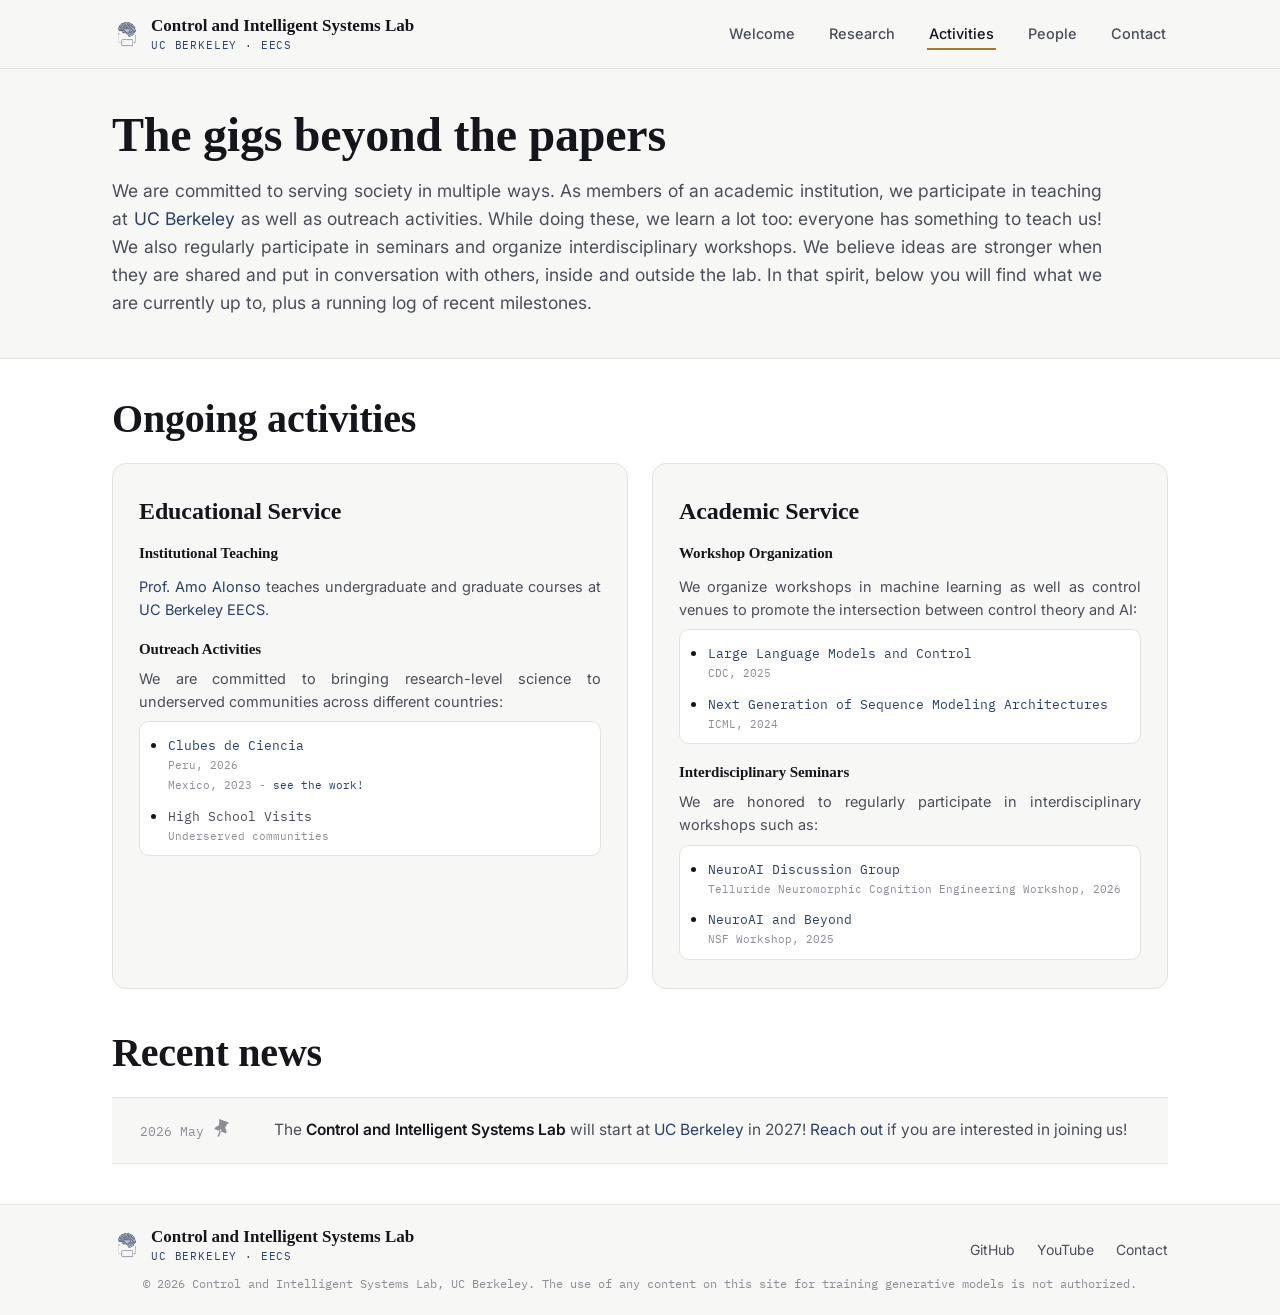
==== activities.html @ 86451007 "Initial commit: Control and Intelligent Systems Lab website" ====
<!DOCTYPE html>
<html lang="en">
<head>
<meta charset="UTF-8">
<meta name="viewport" content="width=device-width, initial-scale=1.0">
<title>Activities — Control and Intelligent Systems Lab</title>
<link rel="preconnect" href="https://fonts.googleapis.com">
<link rel="preconnect" href="https://fonts.gstatic.com" crossorigin>
<link href="https://fonts.googleapis.com/css2?family=Baloo+2:wght@500;600;700&family=Inter:wght@400;500;600&family=IBM+Plex+Mono:wght@400;500&display=swap" rel="stylesheet">
<link rel="stylesheet" href="style.css?v=2">
<style>
  .activity-grid{display:grid; grid-template-columns:repeat(2,1fr); gap:24px;}
  .activity-card{padding:28px 26px; background:var(--bg);}
  .activity-card .tag{font-family:var(--mono); font-size:11px; color:var(--blue); text-transform:uppercase; letter-spacing:0.06em;}
  .activity-card h3{font-family:Georgia, 'Times New Roman', serif; font-weight:600; font-size:15px; margin:10px 0 10px 0; color:var(--ink);}
  .activity-card p{font-size:14.5px; text-align:justify; margin:0;}
  .activity-card ul{margin:8px 0 0 0; padding:10px 12px 10px 28px; max-height:150px; overflow-y:auto; background:var(--surface); border:1px solid var(--line); border-radius:10px;}
  .activity-card ul::-webkit-scrollbar{width:6px;}
  .activity-card ul::-webkit-scrollbar-thumb{background:var(--line); border-radius:3px;}
  .activity-card li{margin-top:8px;}
  .activity-card li:first-child{margin-top:0;}
  .activity-card li .wk-title{font-family:var(--mono); font-size:12.5px; color:var(--ink-mid);}
  .activity-card li .wk-title a{color:var(--blue);}
  .activity-card li .wk-title a:hover{text-decoration:underline;}
  .activity-card li .wk-meta{font-family:var(--mono); font-size:11px; color:var(--ink-soft); margin-top:2px;}

  .timeline{list-style:none; margin:0; padding:0; border-top:1px solid var(--line);}
  .tl-item{display:grid; grid-template-columns:110px 1fr; gap:24px; padding:20px 28px; border-bottom:1px solid var(--line);}
  .timeline li:nth-child(odd){background:var(--bg);}
  .timeline li:nth-child(even){background:var(--surface);}
  .tl-date{font-family:var(--mono); font-size:13px; color:var(--ink-soft); padding-top:2px;}
  .tl-body p{margin:0; font-size:15.5px; color:var(--ink-mid); text-align:justify;}
  .tl-body strong{color:var(--ink); font-weight:600;}
  .pin-tag{display:inline-block; vertical-align:-2px; margin-left:2px; color:var(--ink-soft); transform:rotate(20deg);}

  .page-header{padding-bottom:24px;}
  .page-header p{text-align:justify;}

  @media (max-width:860px){ .activity-grid{grid-template-columns:1fr;} }
</style>
</head>
<body>

<nav class="topnav">
  <div class="wrap">
    <a class="brand" href="index.html">
      <img src="assets/logo/logo-brain.png" alt="" width="30" height="26" class="brand-mark">
      <span class="brand-text">
        <span>Control and Intelligent Systems Lab</span>
        <span class="brand-sub">UC Berkeley · EECS</span>
      </span>
    </a>
    <button class="nav-toggle" aria-label="Toggle menu"><span></span></button>
    <ul class="navlinks">
      <li><a href="index.html">Welcome</a></li>
      <li><a href="research.html">Research</a></li>
      <li><a class="active" href="activities.html">Activities</a></li>
      <li><a href="team.html">People</a></li>
      <li><a href="join.html">Contact</a></li>
    </ul>
  </div>
</nav>

<header class="page-header">
  <div class="wrap">
    <h1>The gigs beyond the papers</h1>
    <p>We are committed to serving society in multiple ways. As members of an academic institution, we participate in teaching at <a href="https://eecs.berkeley.edu" target="_blank" rel="noopener">UC Berkeley</a> as well as outreach activities. While doing these, we learn a lot too: everyone has something to teach us! We also regularly participate in seminars and organize interdisciplinary workshops. We believe ideas are stronger when they are shared and put in conversation with others, inside and outside the lab. In that spirit, below you will find what we are currently up to, plus a running log of recent milestones.</p>
  </div>
</header>

<hr class="divider">

<section style="background:var(--surface); padding:28px 0 16px 0;">
  <div class="wrap">
    <div class="section-head reveal" style="margin-bottom:12px;">
      <h2 style="font-family:var(--display); font-size:40px; color:var(--ink);">Ongoing activities</h2>
    </div>
    <div class="activity-grid reveal">
      <div class="card activity-card">
        <div class="tag" style="font-family:var(--display); font-weight:700; font-size:24px; color:var(--ink); text-transform:none; letter-spacing:-0.005em; margin-bottom:6px;">Educational Service</div>
        <h4 style="font-family:Georgia, 'Times New Roman', serif; font-weight:600; font-size:15px; margin:10px 0 10px 0; color:var(--ink);">Institutional Teaching</h4>
        <p style="margin-top:6px;"><a href="https://camoalon.github.io/" target="_blank" rel="noopener">Prof. Amo Alonso</a> teaches undergraduate and graduate courses at <a href="https://eecs.berkeley.edu/academics/courses/" target="_blank" rel="noopener">UC Berkeley EECS</a>.</p>
        <h4 style="font-family:Georgia, 'Times New Roman', serif; font-weight:600; font-size:15px; margin:16px 0 0 0; color:var(--ink);">Outreach Activities</h4>
        <p style="margin-top:6px;">We are committed to bringing research-level science to underserved communities across different countries:</p>
        <ul>
          <li><div class="wk-title"><a href="https://clubesdeciencia.mx" target="_blank" rel="noopener">Clubes de Ciencia</a></div><div class="wk-meta">Peru, 2026</div><div class="wk-meta">Mexico, 2023 - <a href="https://sites.google.com/view/hablando-con-la-maquina-cdcmx/miembros-del-club?authuser=1" target="_blank" rel="noopener">see the work!</a></div></li>
          <li><div class="wk-title">High School Visits</div><div class="wk-meta">Underserved communities</div></li>
        </ul>
      </div>
      <div class="card activity-card">
        <div class="tag" style="font-family:var(--display); font-weight:700; font-size:24px; color:var(--ink); text-transform:none; letter-spacing:-0.005em; margin-bottom:6px;">Academic Service</div>
        <h3>Workshop Organization</h3>
        <p>We organize workshops in machine learning as well as control venues to promote the intersection between control theory and AI:</p>
        <ul>
          <li><div class="wk-title"><a href="https://sites.google.com/view/cdc2025-llms/home" target="_blank" rel="noopener">Large Language Models and Control</a></div><div class="wk-meta">CDC, 2025</div></li>
          <li><div class="wk-title"><a href="https://icml.cc/virtual/2024/workshop/29962" target="_blank" rel="noopener">Next Generation of Sequence Modeling Architectures</a></div><div class="wk-meta">ICML, 2024</div></li>
        </ul>
        <h4 style="font-family:Georgia, 'Times New Roman', serif; font-weight:600; font-size:15px; margin:16px 0 0 0; color:var(--ink);">Interdisciplinary Seminars</h4>
        <p style="margin-top:6px;">We are honored to regularly participate in interdisciplinary workshops such as:</p>
        <ul>
          <li><div class="wk-title"><a href="https://sites.google.com/view/telluride-2026/topic-areas/neuroai-discussion-group?authuser=0" target="_blank" rel="noopener">NeuroAI Discussion Group</a></div><div class="wk-meta">Telluride Neuromorphic Cognition Engineering Workshop, 2026</div></li>
          <li><div class="wk-title"><a href="https://arxiv.org/abs/2604.18637" target="_blank" rel="noopener">NeuroAI and Beyond</a></div><div class="wk-meta">NSF Workshop, 2025</div></li>
        </ul>
      </div>
    </div>
  </div>
</section>

<section style="background:var(--surface); padding:16px 0 40px 0;">
  <div class="wrap">
    <div class="section-head reveal" style="margin-bottom:12px;">
      <h2 style="font-family:var(--display); font-size:40px; color:var(--ink);">Recent news</h2>
    </div>
    <ul class="timeline reveal">
      <!-- Pinned: keep this item first. Add new news entries below it, not above. -->
      <li class="tl-item pinned">
        <div class="tl-date">2026 May <svg class="pin-tag" width="14" height="18" viewBox="0 0 384 560" fill="currentColor"><path d="M32 32C32 14.3 46.3 0 64 0H320c17.7 0 32 14.3 32 32s-14.3 32-32 32h-3.6L302.5 210.8c36.7 20.7 65.9 53.2 82 92.5c3.9 9.9 6 20.6 6 31.3v4.7c0 8.8-7.2 16-16 16H16c-8.8 0-16-7.2-16-16v-4.7c0-10.7 2.2-21.4 6-31.3c16.1-39.3 45.3-71.8 82-92.5L67.6 64H64C46.3 64 32 49.7 32 32zM192 288c-13.3 0-24 10.7-24 24v200c0 13.3 10.7 24 24 24s24-10.7 24-24V312c0-13.3-10.7-24-24-24z"></path></svg></div>
        <div class="tl-body"><p>The <strong>Control and Intelligent Systems Lab</strong> will start at <a href="https://www.berkeley.edu" target="_blank" rel="noopener">UC Berkeley</a> in 2027! <a href="join.html">Reach out</a> if you are interested in joining us!</p></div>
      </li>
    </ul>
  </div>
</section>

<hr class="divider">

<footer>
  <div class="wrap">
    <div class="footer-grid">
      <div class="brand">
        <img src="assets/logo/logo-brain.png" alt="" width="30" height="26" class="brand-mark">
        <span class="brand-text">
          <span>Control and Intelligent Systems Lab</span>
          <a class="brand-sub" href="https://eecs.berkeley.edu" target="_blank" rel="noopener">UC Berkeley · EECS</a>
        </span>
      </div>
      <ul class="footer-links">
        <li><a href="https://github.com/camoalon" data-social="github" target="_blank" rel="noopener">GitHub</a></li>
        <li><a href="#" data-social="youtube" target="_blank" rel="noopener">YouTube</a></li>
        <li><a href="join.html">Contact</a></li>
      </ul>
    </div>
    <div class="footer-fine">© 2026 Control and Intelligent Systems Lab, UC Berkeley. The use of any content on this site for training generative models is not authorized.</div>
  </div>
</footer>

<script src="script.js"></script>
</body>
</html>
---- style.css ----
:root{
  --bg:#F7F7F5;
  --surface:#FFFFFF;
  --ink:#14161C;
  --ink-mid:#4A4E59;
  --ink-soft:#8A8D96;
  --line:#E2E3DF;
  --blue:#2B3F6B;
  --blue-soft:#E8ECF3;
  --gold:#A6772C;
  --gold-soft:#F3EBDC;
  --radius:14px;
  --max:1120px;
  --display: 'Georgia', serif;
  --body: 'Inter', sans-serif;
  --mono: 'IBM Plex Mono', monospace;
}
*{box-sizing:border-box;}
html{scroll-behavior:smooth;}
body{
  margin:0;
  background:var(--bg);
  color:var(--ink);
  font-family:var(--body);
  font-size:16px;
  line-height:1.6;
  -webkit-font-smoothing:antialiased;
}
a{color:var(--blue); text-decoration:none;}
a:hover{text-decoration:underline;}
a:focus-visible, button:focus-visible, .level:focus-visible{
  outline:2px solid var(--blue);
  outline-offset:3px;
}
.wrap{max-width:var(--max); margin:0 auto; padding:0 32px;}
h1,h2,h3,h4{font-family:var(--display); font-weight:700; margin:0; letter-spacing:-0.005em;}
.eyebrow{
  font-family:var(--mono);
  font-size:12.5px;
  letter-spacing:0.08em;
  text-transform:uppercase;
  color:var(--blue);
  display:flex; align-items:center; gap:10px;
  margin-bottom:14px;
}
.eyebrow::before{ content:""; width:22px; height:1px; background:var(--blue); }
p{color:var(--ink-mid); margin:0 0 1em 0;}
section{padding:96px 0;}
.divider{height:1px; background:var(--line); border:none; margin:0;}

/* NAV */
nav.topnav{
  position:sticky; top:0; z-index:50;
  background:rgba(247,247,245,0.9);
  backdrop-filter:blur(10px);
  border-bottom:1px solid var(--line);
}
nav.topnav .wrap{ display:flex; align-items:center; justify-content:space-between; height:68px; }
.brand{ font-family:'Georgia', serif; font-weight:700; font-size:17px; color:var(--ink); display:flex; align-items:center; gap:9px; }
.brand:hover{text-decoration:none;}
.brand-mark{ object-fit:contain; flex-shrink:0; }
.brand-text{ display:flex; flex-direction:column; line-height:1.2; }
.brand-sub{
  font-family:var(--mono); font-weight:400; font-size:10.5px;
  letter-spacing:0.08em; text-transform:uppercase; color:var(--blue);
  display:flex; align-items:center; gap:6px; margin-top:3px;
}
.eyebrow-plain::before{ content:none; }
.navlinks{display:flex; gap:30px; list-style:none; margin:0; padding:0;}
.navlinks a{ color:var(--ink-mid); font-size:14.5px; font-weight:500; padding:6px 2px; border-bottom:2px solid transparent; }
.navlinks a:hover{color:var(--blue); text-decoration:none;}
.navlinks a.active{color:var(--ink); border-bottom-color:var(--gold);}
.nav-toggle{display:none;}

.btn{
  font-family:var(--body); font-weight:600; font-size:14.5px;
  padding:12px 22px; border-radius:999px; display:inline-block;
  border:1px solid transparent; transition:all .18s ease;
}
.btn:hover{text-decoration:none;}
.btn-primary{background:var(--ink); color:var(--surface);}
.btn-primary:hover{background:var(--blue);}
.btn-ghost{border-color:var(--line); color:var(--ink);}
.btn-ghost:hover{border-color:var(--blue); color:var(--blue);}

/* Page header used on interior pages */
.page-header{padding:40px 0 48px 0;}
.page-header .eyebrow{margin-bottom:16px;}
.page-header h1{font-size:clamp(32px,4.4vw,48px); line-height:1.08;}
.page-header p{font-size:17.5px; max-width:90ch; margin-top:16px;}

.section-head{max-width:640px; margin-bottom:56px;}
.section-head h2{font-size:clamp(26px,3.2vw,36px);}
.section-head p{font-size:16.5px; margin-top:14px;}

.card{ background:var(--surface); border:1px solid var(--line); border-radius:var(--radius); }

.reveal{opacity:0; transform:translateY(16px); transition:opacity .6s ease, transform .6s ease;}
.reveal.visible{opacity:1; transform:none;}

footer{padding:22px 0;}
.footer-grid{display:flex; justify-content:space-between; align-items:flex-end; flex-wrap:wrap; gap:24px;}
.footer-links{display:flex; gap:22px; list-style:none; padding:0; margin:0;}
.footer-links a{color:var(--ink-mid); font-size:14px;}
.footer-fine{font-family:var(--mono); font-size:11.5px; color:var(--ink-soft); margin-top:12px; text-align:center;}

@media (max-width: 860px){
  .navlinks{ position:fixed; top:68px; left:0; right:0; background:var(--surface); border-bottom:1px solid var(--line);
    flex-direction:column; gap:0; padding:8px 0; display:none; }
  .navlinks.open{display:flex;}
  .navlinks li{width:100%;}
  .navlinks a{display:block; padding:14px 32px; border-bottom:1px solid var(--line) !important;}
  .nav-toggle{ display:inline-flex; align-items:center; justify-content:center; width:36px; height:36px;
    background:none; border:1px solid var(--line); border-radius:8px; cursor:pointer; }
  .nav-toggle span, .nav-toggle span::before, .nav-toggle span::after{
    content:""; display:block; width:16px; height:2px; background:var(--ink); position:relative;
  }
}

@media (prefers-reduced-motion: reduce){
  html{scroll-behavior:auto;}
  .reveal{transition:none; opacity:1; transform:none;}
}
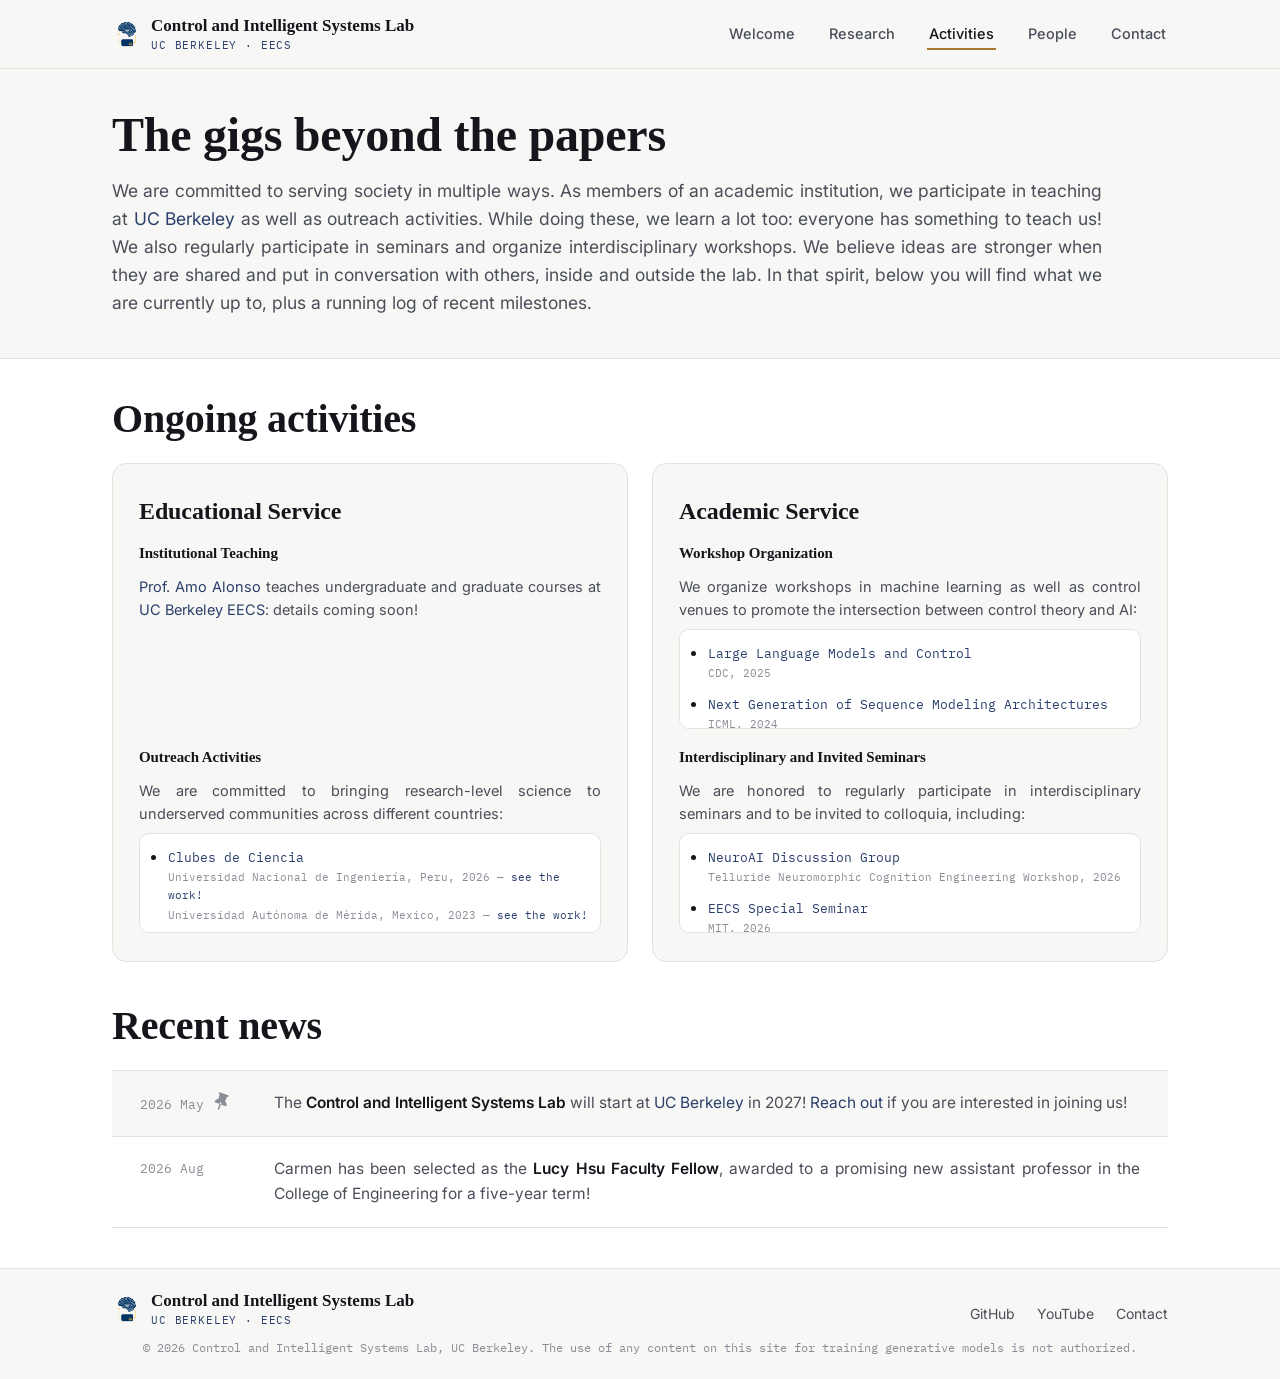
==== commit 2211b489: "Update site content: citations, activities, team/bio edits, new logo, link migration" ====
--- a/activities.html
+++ b/activities.html
@@ -23,6 +23,7 @@
   .activity-card li .wk-title a{color:var(--blue);}
   .activity-card li .wk-title a:hover{text-decoration:underline;}
   .activity-card li .wk-meta{font-family:var(--mono); font-size:11px; color:var(--ink-soft); margin-top:2px;}
+  .activity-card ul.seminar-scroll{height:100px;}
 
   .timeline{list-style:none; margin:0; padding:0; border-top:1px solid var(--line);}
   .tl-item{display:grid; grid-template-columns:110px 1fr; gap:24px; padding:20px 28px; border-bottom:1px solid var(--line);}
@@ -78,12 +79,13 @@
     <div class="activity-grid reveal">
       <div class="card activity-card">
         <div class="tag" style="font-family:var(--display); font-weight:700; font-size:24px; color:var(--ink); text-transform:none; letter-spacing:-0.005em; margin-bottom:6px;">Educational Service</div>
-        <h4 style="font-family:Georgia, 'Times New Roman', serif; font-weight:600; font-size:15px; margin:10px 0 10px 0; color:var(--ink);">Institutional Teaching</h4>
-        <p style="margin-top:6px;"><a href="https://camoalon.github.io/" target="_blank" rel="noopener">Prof. Amo Alonso</a> teaches undergraduate and graduate courses at <a href="https://eecs.berkeley.edu/academics/courses/" target="_blank" rel="noopener">UC Berkeley EECS</a>.</p>
-        <h4 style="font-family:Georgia, 'Times New Roman', serif; font-weight:600; font-size:15px; margin:16px 0 0 0; color:var(--ink);">Outreach Activities</h4>
+        <h3>Institutional Teaching</h3>
+        <p style="margin-top:6px;"><a href="https://camoalon.github.io/" target="_blank" rel="noopener">Prof. Amo Alonso</a> teaches undergraduate and graduate courses at <a href="https://eecs.berkeley.edu/academics/courses/" target="_blank" rel="noopener">UC Berkeley EECS</a>: details coming soon!</p>
+        <ul class="seminar-scroll" style="visibility:hidden;" aria-hidden="true"></ul>
+        <h3 style="margin-top:16px;">Outreach Activities</h3>
         <p style="margin-top:6px;">We are committed to bringing research-level science to underserved communities across different countries:</p>
-        <ul>
-          <li><div class="wk-title"><a href="https://clubesdeciencia.mx" target="_blank" rel="noopener">Clubes de Ciencia</a></div><div class="wk-meta">Peru, 2026</div><div class="wk-meta">Mexico, 2023 - <a href="https://sites.google.com/view/hablando-con-la-maquina-cdcmx/miembros-del-club?authuser=1" target="_blank" rel="noopener">see the work!</a></div></li>
+        <ul class="seminar-scroll">
+          <li><div class="wk-title"><a href="https://www.scienceclubsint.org" target="_blank" rel="noopener">Clubes de Ciencia</a></div><div class="wk-meta">Universidad Nacional de Ingeniería, Peru, 2026 — <a href="https://xivv2.github.io/Club78-web/" target="_blank" rel="noopener">see the work!</a></div><div class="wk-meta">Universidad Autónoma de Mérida, Mexico, 2023 — <a href="https://sites.google.com/view/hablando-con-la-maquina-cdcmx/miembros-del-club?authuser=1" target="_blank" rel="noopener">see the work!</a></div></li>
           <li><div class="wk-title">High School Visits</div><div class="wk-meta">Underserved communities</div></li>
         </ul>
       </div>
@@ -91,15 +93,20 @@
         <div class="tag" style="font-family:var(--display); font-weight:700; font-size:24px; color:var(--ink); text-transform:none; letter-spacing:-0.005em; margin-bottom:6px;">Academic Service</div>
         <h3>Workshop Organization</h3>
         <p>We organize workshops in machine learning as well as control venues to promote the intersection between control theory and AI:</p>
-        <ul>
+        <ul class="seminar-scroll">
           <li><div class="wk-title"><a href="https://sites.google.com/view/cdc2025-llms/home" target="_blank" rel="noopener">Large Language Models and Control</a></div><div class="wk-meta">CDC, 2025</div></li>
           <li><div class="wk-title"><a href="https://icml.cc/virtual/2024/workshop/29962" target="_blank" rel="noopener">Next Generation of Sequence Modeling Architectures</a></div><div class="wk-meta">ICML, 2024</div></li>
         </ul>
-        <h4 style="font-family:Georgia, 'Times New Roman', serif; font-weight:600; font-size:15px; margin:16px 0 0 0; color:var(--ink);">Interdisciplinary Seminars</h4>
-        <p style="margin-top:6px;">We are honored to regularly participate in interdisciplinary workshops such as:</p>
-        <ul>
+        <h3 style="margin-top:16px;">Interdisciplinary and Invited Seminars</h3>
+        <p style="margin-top:6px;">We are honored to regularly participate in interdisciplinary seminars and to be invited to colloquia, including:</p>
+        <ul class="seminar-scroll">
           <li><div class="wk-title"><a href="https://sites.google.com/view/telluride-2026/topic-areas/neuroai-discussion-group?authuser=0" target="_blank" rel="noopener">NeuroAI Discussion Group</a></div><div class="wk-meta">Telluride Neuromorphic Cognition Engineering Workshop, 2026</div></li>
+          <li><div class="wk-title"><a href="https://www.eecs.mit.edu/eecs-events/eecs-special-seminar-carmen-amo-alonso-controllable-ai-artificial-intelligence-meets-control-theory/" target="_blank" rel="noopener">EECS Special Seminar</a></div><div class="wk-meta">MIT, 2026</div></li>
+          <li><div class="wk-title"><a href="https://isl.stanford.edu/talks/" target="_blank" rel="noopener">Information Systems Laboratory Colloquium</a></div><div class="wk-meta">Stanford University, 2026</div></li>
+          <li><div class="wk-title"><a href="https://events.berkeley.edu/eecs/event/316124-controllable-ai-control-theory-meets-artificial" target="_blank" rel="noopener">EECS Special Seminar</a></div><div class="wk-meta">UC Berkeley, 2026</div></li>
+          <li><div class="wk-title"><a href="https://calendar.washington.edu/sea_engr-me/ME-seminar-Carmen-Amo-Alonso-Stanford-University/E197901216" target="_blank" rel="noopener">ME Seminar</a></div><div class="wk-meta">University of Washington, 2026</div></li>
           <li><div class="wk-title"><a href="https://arxiv.org/abs/2604.18637" target="_blank" rel="noopener">NeuroAI and Beyond</a></div><div class="wk-meta">NSF Workshop, 2025</div></li>
+          <li><div class="wk-title"><a href="https://bcs.mit.edu/events/rising-star-seminar-series-carmen-amo-alonso" target="_blank" rel="noopener">Brain and Cognitive Sciences Rising Star Seminar</a></div><div class="wk-meta">MIT, 2025</div></li>
         </ul>
       </div>
     </div>
@@ -113,9 +120,13 @@
     </div>
     <ul class="timeline reveal">
       <!-- Pinned: keep this item first. Add new news entries below it, not above. -->
-      <li class="tl-item pinned">
+      <li class="tl-item">
         <div class="tl-date">2026 May <svg class="pin-tag" width="14" height="18" viewBox="0 0 384 560" fill="currentColor"><path d="M32 32C32 14.3 46.3 0 64 0H320c17.7 0 32 14.3 32 32s-14.3 32-32 32h-3.6L302.5 210.8c36.7 20.7 65.9 53.2 82 92.5c3.9 9.9 6 20.6 6 31.3v4.7c0 8.8-7.2 16-16 16H16c-8.8 0-16-7.2-16-16v-4.7c0-10.7 2.2-21.4 6-31.3c16.1-39.3 45.3-71.8 82-92.5L67.6 64H64C46.3 64 32 49.7 32 32zM192 288c-13.3 0-24 10.7-24 24v200c0 13.3 10.7 24 24 24s24-10.7 24-24V312c0-13.3-10.7-24-24-24z"></path></svg></div>
         <div class="tl-body"><p>The <strong>Control and Intelligent Systems Lab</strong> will start at <a href="https://www.berkeley.edu" target="_blank" rel="noopener">UC Berkeley</a> in 2027! <a href="join.html">Reach out</a> if you are interested in joining us!</p></div>
+      </li>
+      <li class="tl-item">
+        <div class="tl-date">2026 Aug</div>
+        <div class="tl-body"><p>Carmen has been selected as the <strong>Lucy Hsu Faculty Fellow</strong>, awarded to a promising new assistant professor in the College of Engineering for a five-year term!</p></div>
       </li>
     </ul>
   </div>
@@ -134,8 +145,8 @@
         </span>
       </div>
       <ul class="footer-links">
-        <li><a href="https://github.com/camoalon" data-social="github" target="_blank" rel="noopener">GitHub</a></li>
-        <li><a href="#" data-social="youtube" target="_blank" rel="noopener">YouTube</a></li>
+        <li><a href="https://github.com/ucb-control-intelligence-systems-lab" data-social="github" target="_blank" rel="noopener">GitHub</a></li>
+        <li><a href="https://www.youtube.com/channel/UC4SEVhgzDmUEG7NVm2mjdPA" data-social="youtube" target="_blank" rel="noopener">YouTube</a></li>
         <li><a href="join.html">Contact</a></li>
       </ul>
     </div>
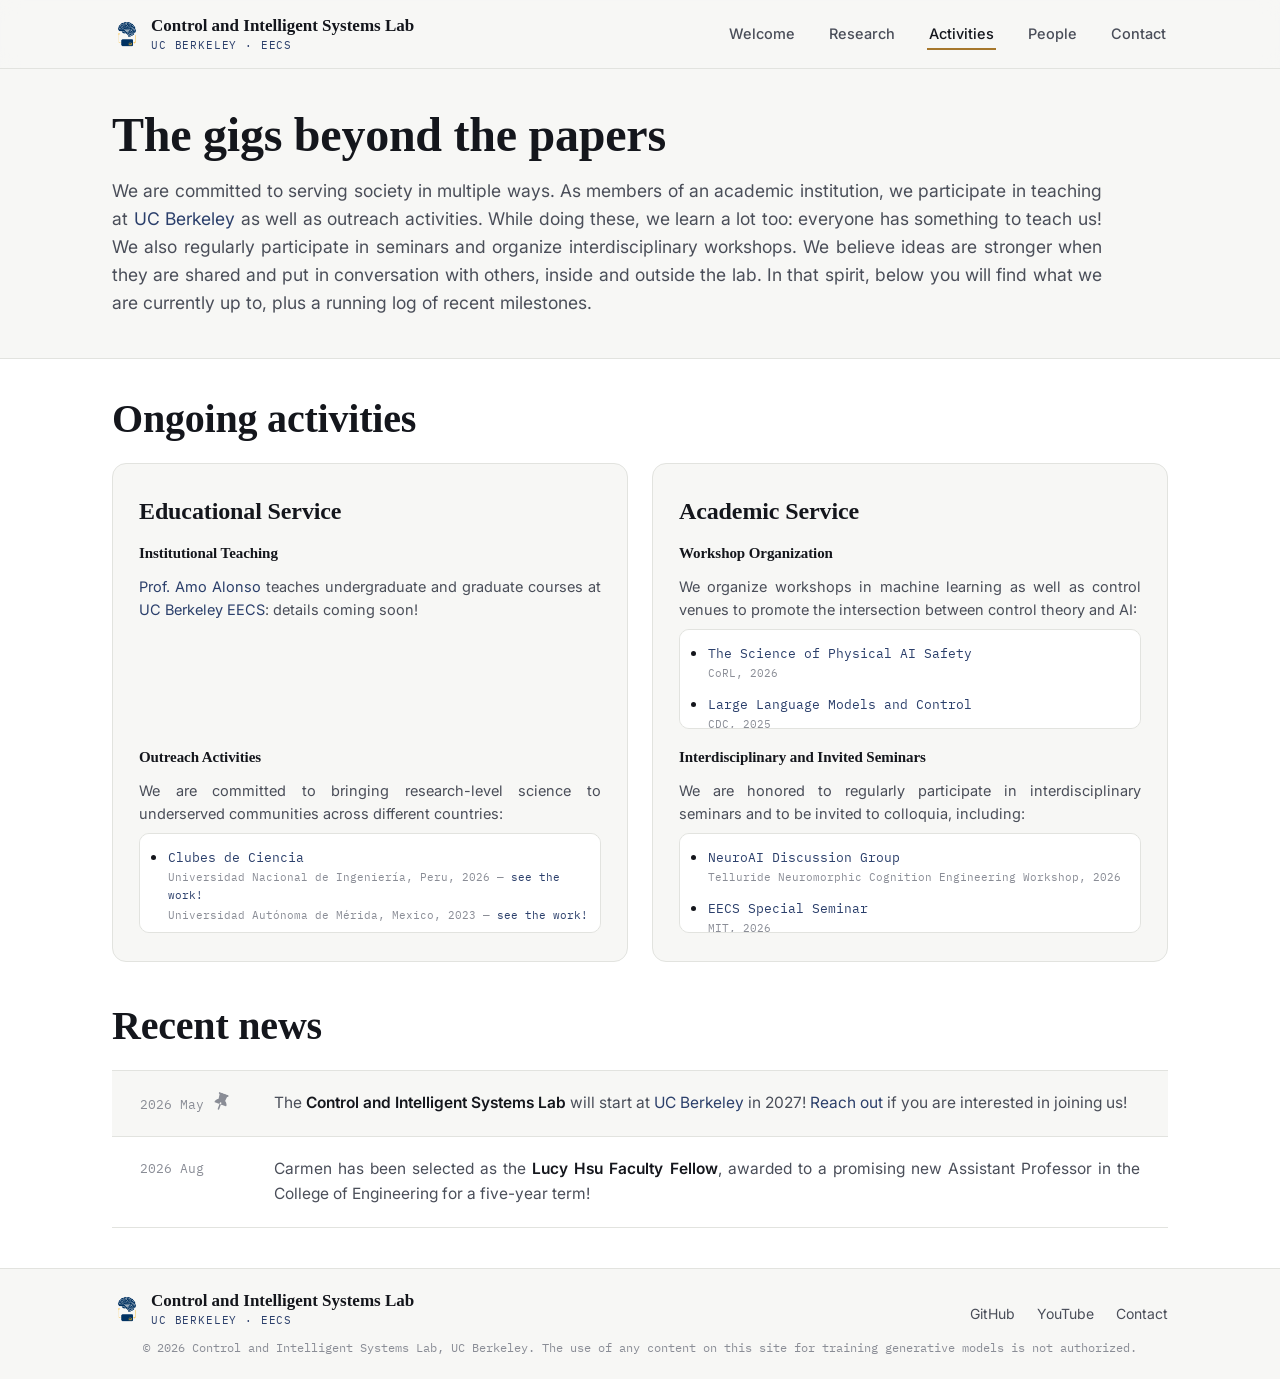
==== commit 1368fb30: "Launch real site: content updates, bio migration, restore CNAME for controllableai.org" ====
--- a/activities.html
+++ b/activities.html
@@ -94,6 +94,7 @@
         <h3>Workshop Organization</h3>
         <p>We organize workshops in machine learning as well as control venues to promote the intersection between control theory and AI:</p>
         <ul class="seminar-scroll">
+          <li><div class="wk-title"><a href="https://spais-ws.org/" target="_blank" rel="noopener">The Science of Physical AI Safety</a></div><div class="wk-meta">CoRL, 2026</div></li>
           <li><div class="wk-title"><a href="https://sites.google.com/view/cdc2025-llms/home" target="_blank" rel="noopener">Large Language Models and Control</a></div><div class="wk-meta">CDC, 2025</div></li>
           <li><div class="wk-title"><a href="https://icml.cc/virtual/2024/workshop/29962" target="_blank" rel="noopener">Next Generation of Sequence Modeling Architectures</a></div><div class="wk-meta">ICML, 2024</div></li>
         </ul>
@@ -126,7 +127,7 @@
       </li>
       <li class="tl-item">
         <div class="tl-date">2026 Aug</div>
-        <div class="tl-body"><p>Carmen has been selected as the <strong>Lucy Hsu Faculty Fellow</strong>, awarded to a promising new assistant professor in the College of Engineering for a five-year term!</p></div>
+        <div class="tl-body"><p>Carmen has been selected as the <strong>Lucy Hsu Faculty Fellow</strong>, awarded to a promising new Assistant Professor in the College of Engineering for a five-year term!</p></div>
       </li>
     </ul>
   </div>
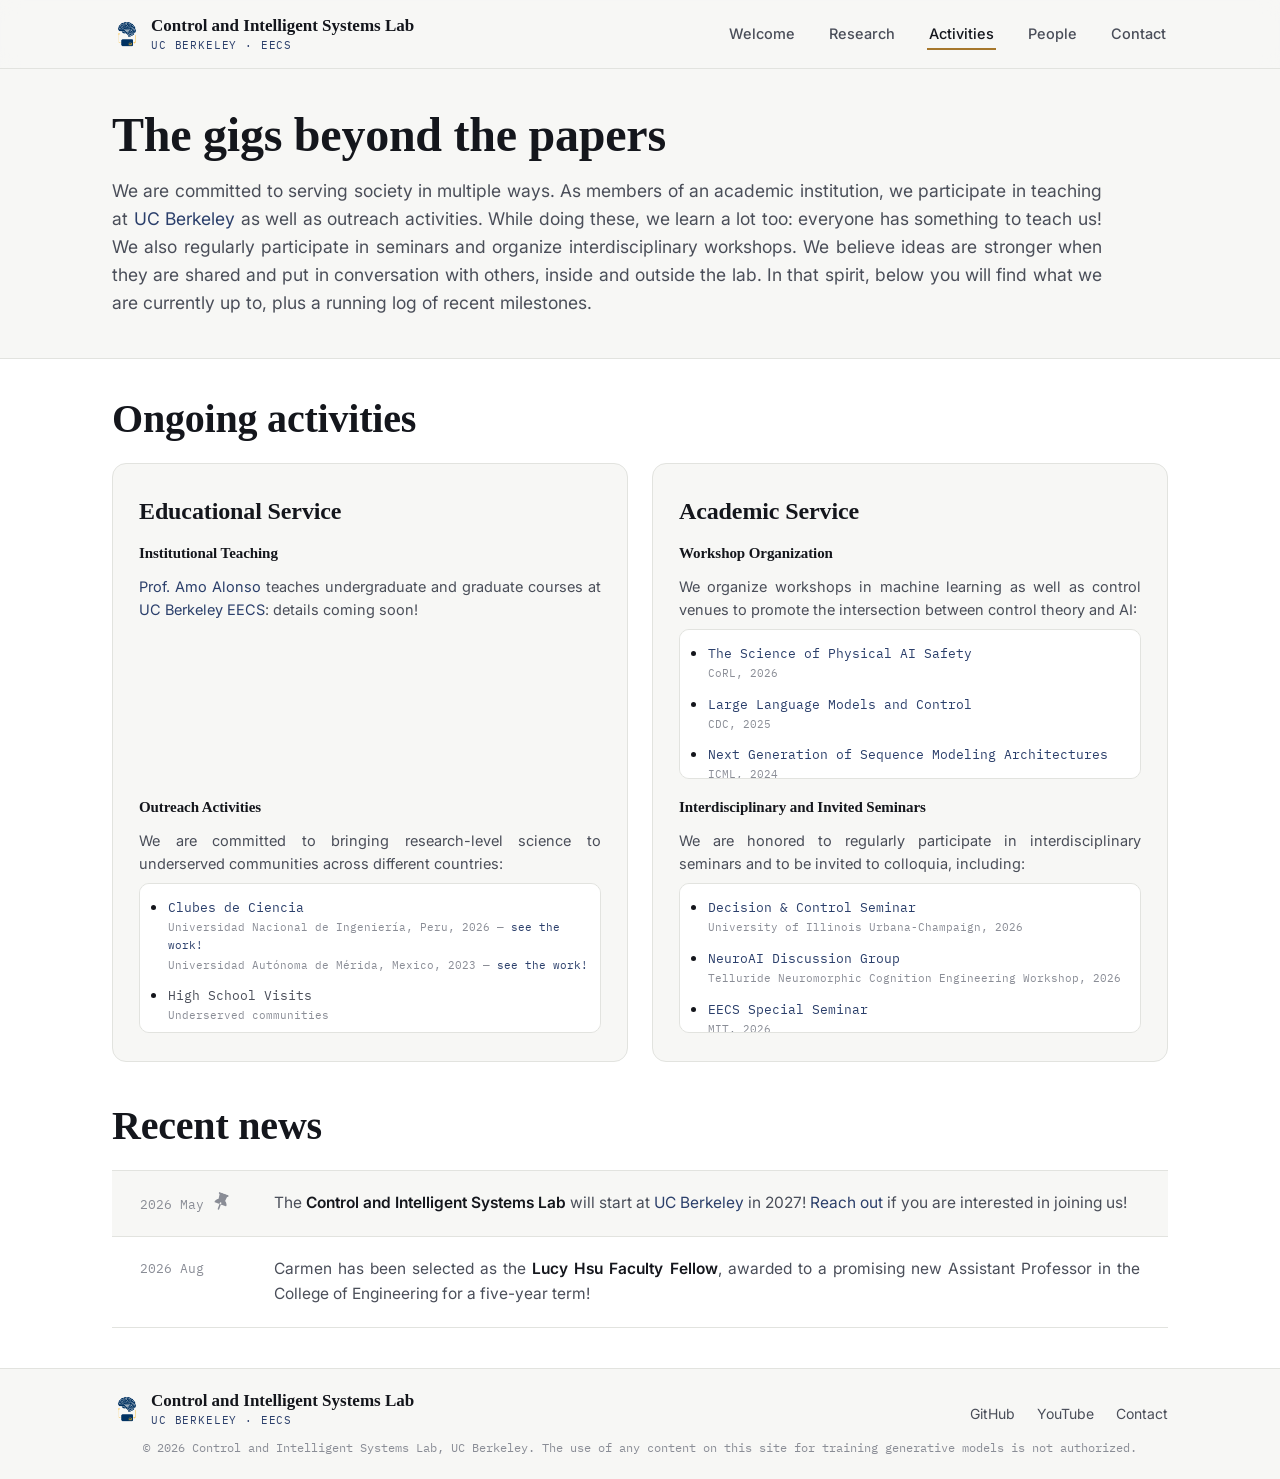
==== commit 8ea77e43: "Add bio update, headline carousel fixes, and content edits" ====
--- a/activities.html
+++ b/activities.html
@@ -23,7 +23,7 @@
   .activity-card li .wk-title a{color:var(--blue);}
   .activity-card li .wk-title a:hover{text-decoration:underline;}
   .activity-card li .wk-meta{font-family:var(--mono); font-size:11px; color:var(--ink-soft); margin-top:2px;}
-  .activity-card ul.seminar-scroll{height:100px;}
+  .activity-card ul.seminar-scroll{height:180px;}
 
   .timeline{list-style:none; margin:0; padding:0; border-top:1px solid var(--line);}
   .tl-item{display:grid; grid-template-columns:110px 1fr; gap:24px; padding:20px 28px; border-bottom:1px solid var(--line);}
@@ -101,6 +101,7 @@
         <h3 style="margin-top:16px;">Interdisciplinary and Invited Seminars</h3>
         <p style="margin-top:6px;">We are honored to regularly participate in interdisciplinary seminars and to be invited to colloquia, including:</p>
         <ul class="seminar-scroll">
+          <li><div class="wk-title"><a href="https://calendars.illinois.edu/detail/3731?eventId=33560062" target="_blank" rel="noopener">Decision &amp; Control Seminar</a></div><div class="wk-meta">University of Illinois Urbana-Champaign, 2026</div></li>
           <li><div class="wk-title"><a href="https://sites.google.com/view/telluride-2026/topic-areas/neuroai-discussion-group?authuser=0" target="_blank" rel="noopener">NeuroAI Discussion Group</a></div><div class="wk-meta">Telluride Neuromorphic Cognition Engineering Workshop, 2026</div></li>
           <li><div class="wk-title"><a href="https://www.eecs.mit.edu/eecs-events/eecs-special-seminar-carmen-amo-alonso-controllable-ai-artificial-intelligence-meets-control-theory/" target="_blank" rel="noopener">EECS Special Seminar</a></div><div class="wk-meta">MIT, 2026</div></li>
           <li><div class="wk-title"><a href="https://isl.stanford.edu/talks/" target="_blank" rel="noopener">Information Systems Laboratory Colloquium</a></div><div class="wk-meta">Stanford University, 2026</div></li>
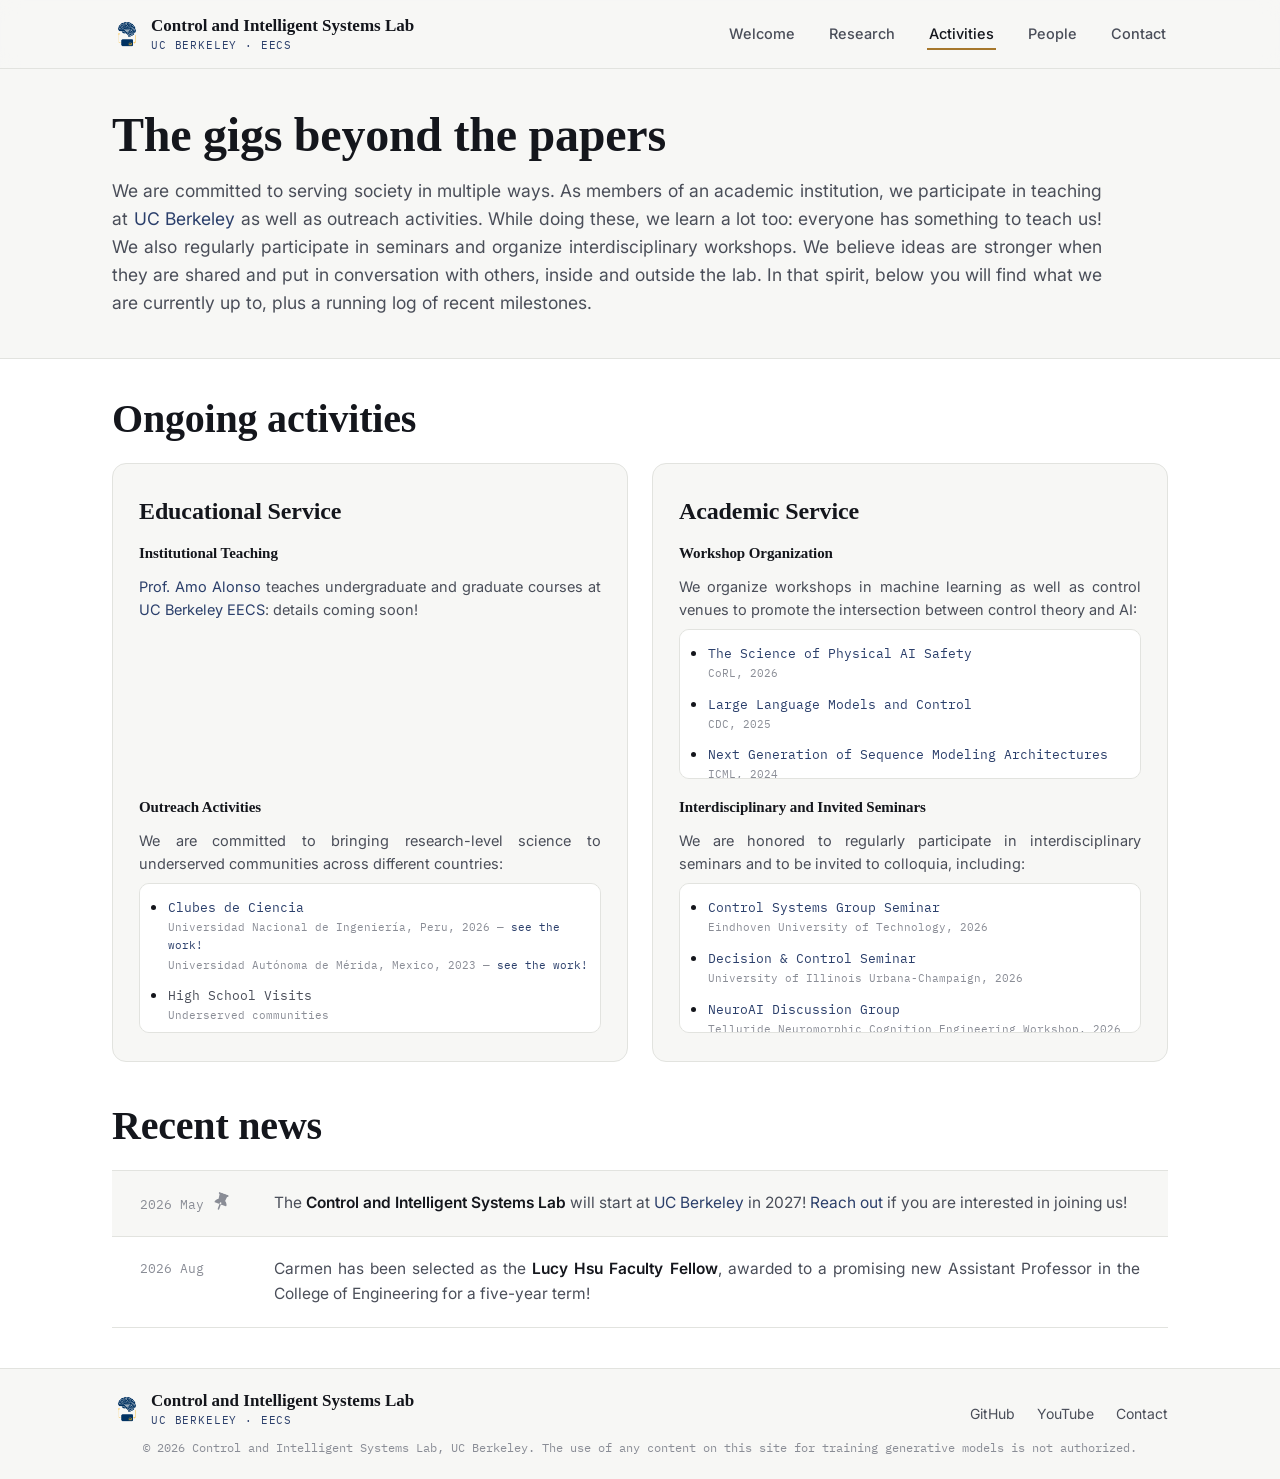
==== commit 5ced2022: "small update" ====
--- a/activities.html
+++ b/activities.html
@@ -37,7 +37,10 @@
   .page-header{padding-bottom:24px;}
   .page-header p{text-align:justify;}
 
-  @media (max-width:860px){ .activity-grid{grid-template-columns:1fr;} }
+  @media (max-width:860px){
+    .activity-grid{grid-template-columns:1fr;}
+    .tl-item{grid-template-columns:1fr; gap:4px;}
+  }
 </style>
 </head>
 <body>
@@ -101,6 +104,7 @@
         <h3 style="margin-top:16px;">Interdisciplinary and Invited Seminars</h3>
         <p style="margin-top:6px;">We are honored to regularly participate in interdisciplinary seminars and to be invited to colloquia, including:</p>
         <ul class="seminar-scroll">
+          <li><div class="wk-title"><a href="https://www.tue.nl/en/research/research-groups/control-systems" target="_blank" rel="noopener">Control Systems Group Seminar</a></div><div class="wk-meta">Eindhoven University of Technology, 2026</div></li>
           <li><div class="wk-title"><a href="https://calendars.illinois.edu/detail/3731?eventId=33560062" target="_blank" rel="noopener">Decision &amp; Control Seminar</a></div><div class="wk-meta">University of Illinois Urbana-Champaign, 2026</div></li>
           <li><div class="wk-title"><a href="https://sites.google.com/view/telluride-2026/topic-areas/neuroai-discussion-group?authuser=0" target="_blank" rel="noopener">NeuroAI Discussion Group</a></div><div class="wk-meta">Telluride Neuromorphic Cognition Engineering Workshop, 2026</div></li>
           <li><div class="wk-title"><a href="https://www.eecs.mit.edu/eecs-events/eecs-special-seminar-carmen-amo-alonso-controllable-ai-artificial-intelligence-meets-control-theory/" target="_blank" rel="noopener">EECS Special Seminar</a></div><div class="wk-meta">MIT, 2026</div></li>
